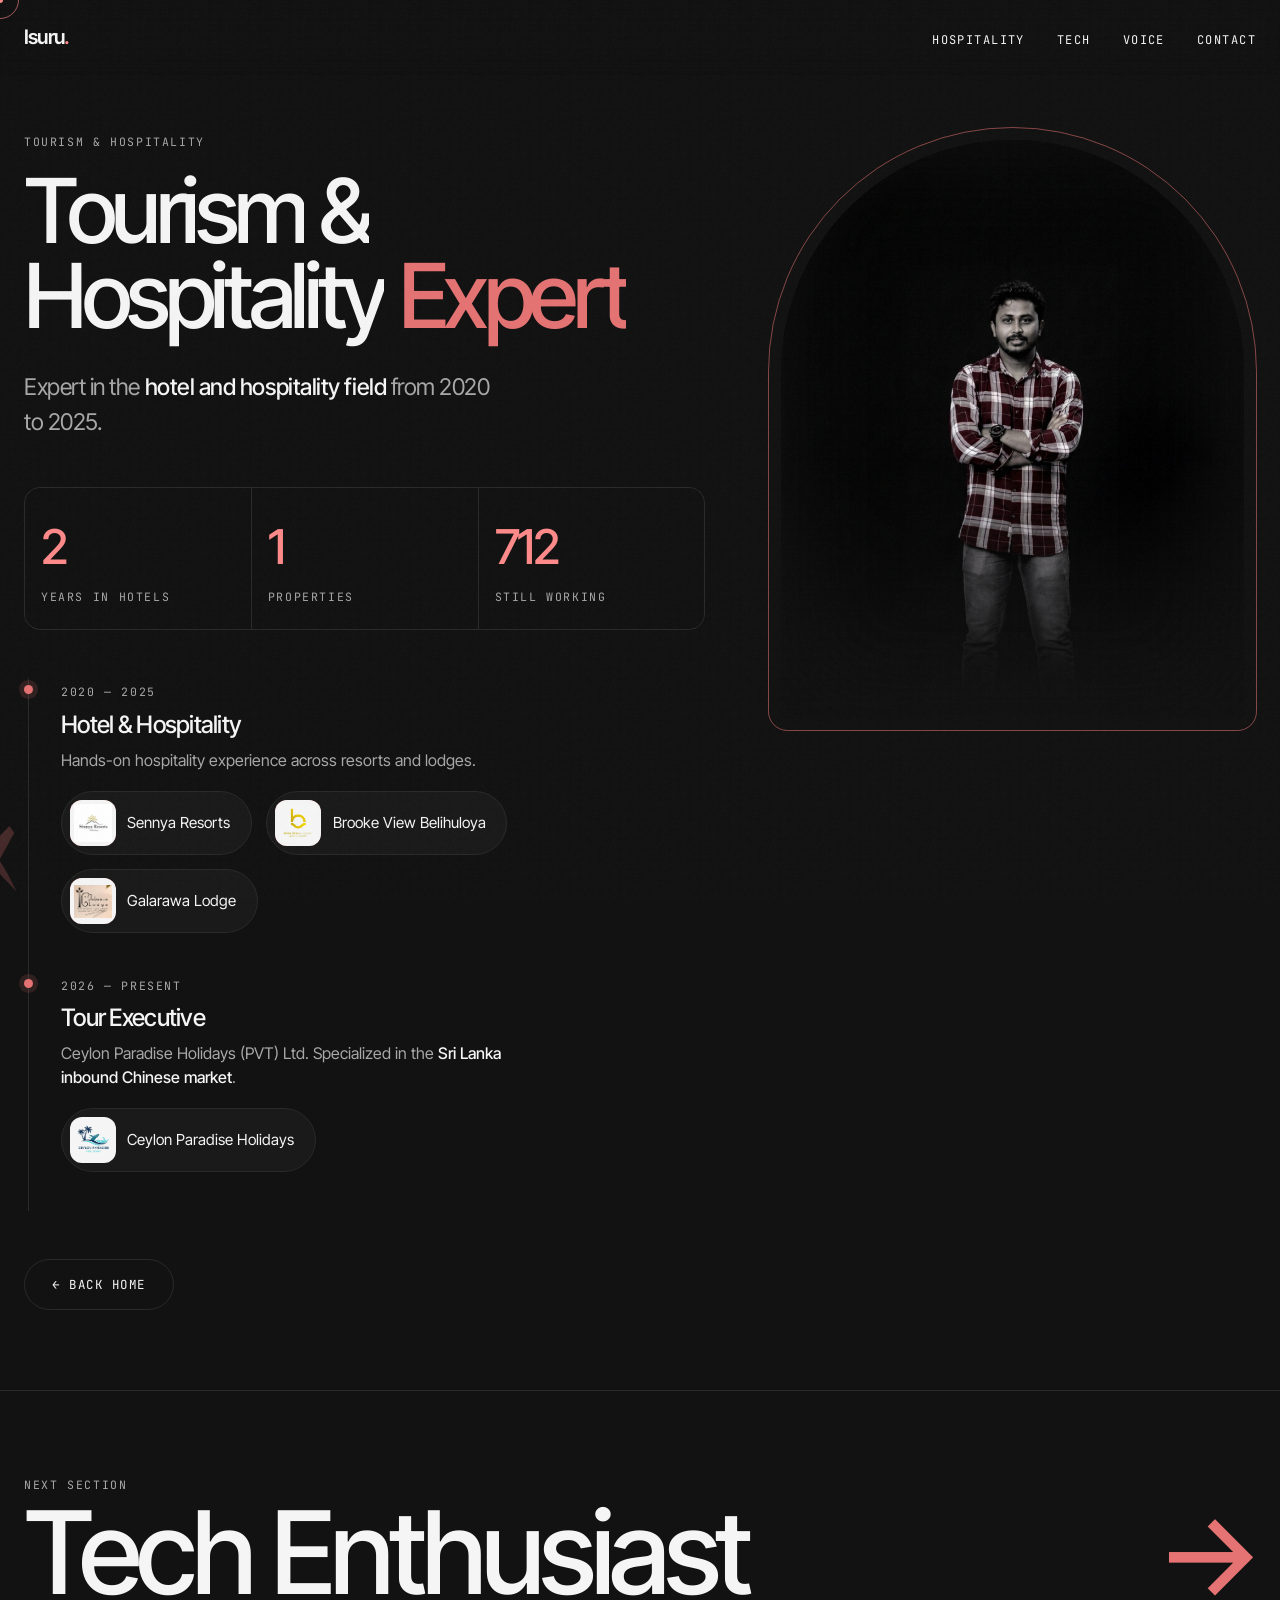
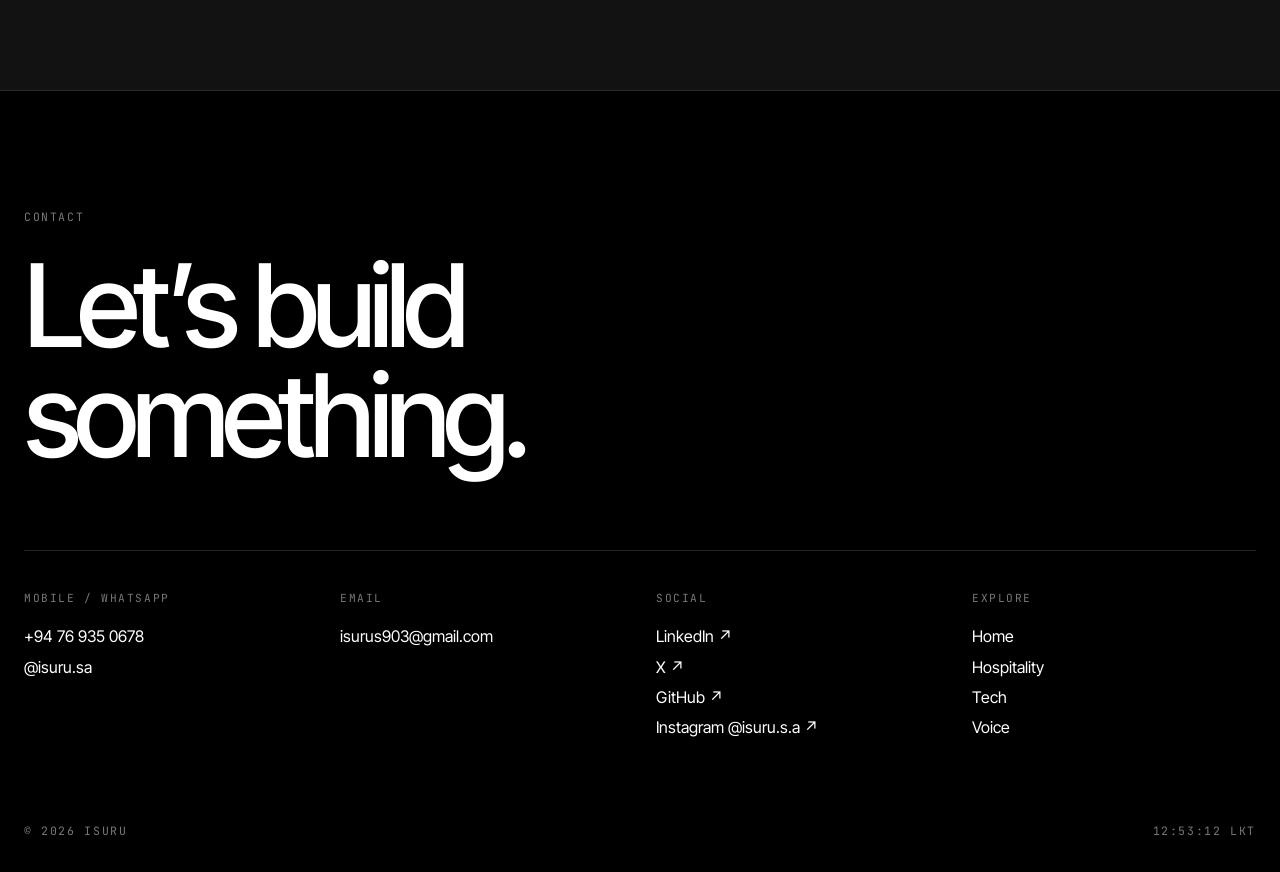
==== hospitality.html @ c5e82e77 "Upload V3 website files" ====
<!doctype html><html lang="en"><head><meta charset="utf-8"><meta name="viewport" content="width=device-width,initial-scale=1">
<title>Isuru — Tourism & Hospitality</title><meta name="description" content="Expert in the <b>hotel and hospitality field</b> from 2020 to 2025."><meta name="theme-color" content="#121212">
<link rel="icon" href="img/logo-icon.png"><link rel="preconnect" href="https://fonts.googleapis.com"><link rel="preconnect" href="https://fonts.gstatic.com" crossorigin>
<link href="https://fonts.googleapis.com/css2?family=Inter+Tight:wght@400;500;600&family=JetBrains+Mono:wght@400;500&display=swap" rel="stylesheet">
<link rel="stylesheet" href="css/style.css"></head><body>
<div id="bar"></div><div class="cur"></div><div class="ring"><small></small></div>
<div id="curtain"><div><b>Isuru<span style="color:var(--red)">.</span></b><i></i></div></div>
<nav class="top"><div class="wrap"><a href="index.html" class="brand-n">Isuru<em>.</em></a><ul>
<li><a class="l" href="hospitality.html">Hospitality</a></li><li><a class="l" href="tech.html">Tech</a></li><li><a class="l" href="voice.html">Voice</a></li><li><a class="l" href="#contact">Contact</a></li></ul></div></nav>
<main>
<section class="subwrap"><canvas class="live sublive" data-live="plane" data-ink="#E57373"></canvas><div class="wrap sub flip"><div class="cover rv hospitality"><img src="img/isa1.jpg" alt="Tourism & Hospitality" style="object-position:50% 20%"></div>
<div><span class="mono rv">Tourism & Hospitality</span><h1 data-split class="auto">Tourism &amp; Hospitality <em>Expert</em></h1><p class="lead rv" style="--d:.3s">Expert in the <b>hotel and hospitality field</b> from 2020 to 2025.</p><div class="stats rv"><div><strong><span data-count="5">0</span></strong><span class="mono">Years in hotels</span></div><div><strong><span data-count="3">0</span></strong><span class="mono">Properties</span></div><div><strong><span data-count="2026">0</span></strong><span class="mono">Still working</span></div></div>
<ul class="tl"><li class="rv"><span class="mono">2020 — 2025</span><h3>Hotel &amp; Hospitality</h3><p>Hands-on hospitality experience across resorts and lodges.</p>
<div class="brands"><span class="b" data-cur=""><span class="lg"><i>SR</i><img src="img/logos/sennya.png" alt="Sennya Resorts logo" onerror="this.remove()"></span>Sennya Resorts</span><span class="b" data-cur=""><span class="lg"><i>BV</i><img src="img/logos/brookeview.png" alt="Brooke View Belihuloya logo" onerror="this.remove()"></span>Brooke View Belihuloya</span><span class="b" data-cur=""><span class="lg"><i>GL</i><img src="img/logos/galarawa.png" alt="Galarawa Lodge logo" onerror="this.remove()"></span>Galarawa Lodge</span></div></li>
<li class="rv"><span class="mono">2026 — Present</span><h3>Tour Executive</h3><p>Ceylon Paradise Holidays (PVT) Ltd. Specialized in the <b style="color:var(--tx);font-weight:500">Sri Lanka inbound Chinese market</b>.</p>
<div class="brands"><span class="b" data-cur=""><span class="lg"><i>CP</i><img src="img/logos/ceylon-paradise.png" alt="Ceylon Paradise Holidays logo" onerror="this.remove()"></span>Ceylon Paradise Holidays</span></div></li></ul>
<a class="btn rv" href="index.html" data-cur="">← Back home</a></div></div></section>
<a class="next" href="tech.html" data-cur="NEXT"><div class="wrap"><span class="mono">Next section</span><div class="h2"><b style="font-weight:500">Tech Enthusiast</b><span>→</span></div></div></a></main><footer id="contact"><div class="wrap">
<span class="mono" style="color:#777">Contact</span>
<a class="big" href="mailto:isurus903@gmail.com" data-cur="MAIL">Let’s build<br>something.</a>
<div class="fg">
<div><h4>Mobile / WhatsApp</h4><a href="https://wa.me/94769350678" target="_blank" rel="noopener">+94 76 935 0678</a><a href="https://wa.me/94769350678" target="_blank" rel="noopener">@isuru.sa</a></div>
<div><h4>Email</h4><a href="mailto:isurus903@gmail.com">isurus903@gmail.com</a></div>
<div><h4>Social</h4><a href="https://www.linkedin.com/in/isuru-aththanayake-7a70ab220/" target="_blank" rel="noopener">LinkedIn ↗</a><a href="https://x.com/isuru_99" target="_blank" rel="noopener">X ↗</a><a href="https://github.com/isuru963" target="_blank" rel="noopener">GitHub ↗</a><a href="https://instagram.com/isuru.s.a" target="_blank" rel="noopener">Instagram @isuru.s.a ↗</a></div>
<div><h4>Explore</h4><a href="index.html">Home</a><a href="hospitality.html">Hospitality</a><a href="tech.html">Tech</a><a href="voice.html">Voice</a></div></div>
<div class="legal mono"><span>© 2026 Isuru</span><span id="clock">Sri Lanka</span></div></div></footer>
<script src="js/main.js"></script></body></html>
---- css/style.css ----
:root{--bg:#121212;--bg2:#1A1A1A;--red:#E57373;--coral:#FF8A8A;--tx:#F5F5F5;--mute:#A8A8A8;--line:#2A2A2A;--ease:cubic-bezier(.7,0,.2,1);--f:'Inter Tight','Helvetica Neue',Arial,sans-serif;--m:'JetBrains Mono',ui-monospace,Menlo,monospace}
*{box-sizing:border-box;margin:0;padding:0}
html{scroll-behavior:smooth;-webkit-text-size-adjust:100%}
body{background:var(--bg);color:var(--tx);font-family:var(--f);font-weight:400;line-height:1.5;overflow-x:hidden;-webkit-font-smoothing:antialiased}
a{color:inherit;text-decoration:none}img{display:block;max-width:100%}
::selection{background:var(--red);color:#000}
.mono{font-family:var(--m);font-size:.72rem;letter-spacing:.14em;text-transform:uppercase;color:var(--mute)}
.wrap{width:min(1240px,100% - 3rem);margin-inline:auto}
body::before{content:"";position:fixed;inset:0;z-index:90;pointer-events:none;opacity:.05;background-image:url("data:image/svg+xml,%3Csvg xmlns='http://www.w3.org/2000/svg' width='160' height='160'%3E%3Cfilter id='n'%3E%3CfeTurbulence baseFrequency='.9' numOctaves='2'/%3E%3C/filter%3E%3Crect width='100%25' height='100%25' filter='url(%23n)'/%3E%3C/svg%3E")}
#bar{position:fixed;top:0;left:0;height:2px;width:100%;background:linear-gradient(90deg,var(--red),var(--coral));transform-origin:0 50%;transform:scaleX(0);z-index:100}
.cur,.ring{position:fixed;top:0;left:0;pointer-events:none;z-index:120;border-radius:50%;display:none}
@media(pointer:fine){.cur,.ring{display:block}body,a,button{cursor:none}}
.cur{width:6px;height:6px;background:var(--coral);margin:-3px 0 0 -3px}
.ring{width:38px;height:38px;margin:-19px 0 0 -19px;border:1px solid rgba(255,138,138,.6);transition:width .3s var(--ease),height .3s var(--ease),margin .3s var(--ease),background .3s}
.ring.big{width:84px;height:84px;margin:-42px 0 0 -42px;background:rgba(229,115,115,.14)}
.ring small{position:absolute;inset:0;display:grid;place-items:center;font:500 .6rem var(--m);letter-spacing:.14em;color:var(--tx);opacity:0;transition:.3s}
.ring.big small{opacity:1}
#curtain{position:fixed;inset:0;background:#0b0b0b;z-index:110;display:grid;place-items:center;transform:translateY(0);transition:transform .9s var(--ease)}
#curtain.out{transform:translateY(-100%)}
#curtain b{font:500 clamp(3rem,10vw,7rem)/1 var(--f);letter-spacing:-.05em;color:var(--tx);display:block}
#curtain i{display:block;height:1px;background:var(--red);width:0;margin-top:1rem;transition:width 1s var(--ease)}
#curtain.go i{width:100%}
nav.top{position:fixed;inset:0 0 auto 0;z-index:60;padding:1.4rem 0;mix-blend-mode:difference}
nav.top .wrap{display:flex;justify-content:space-between;align-items:center}
.brand-n{font-weight:600;font-size:1.25rem;letter-spacing:-.04em}.brand-n em{color:var(--coral);font-style:normal}
nav ul{display:flex;gap:2rem;list-style:none}
nav a.l{font:.75rem var(--m);letter-spacing:.12em;text-transform:uppercase;position:relative;padding:.3rem 0}
nav a.l::after{content:"";position:absolute;left:0;bottom:0;height:1px;width:100%;background:currentColor;transform:scaleX(0);transform-origin:right;transition:transform .5s var(--ease)}
nav a.l:hover::after{transform:scaleX(1);transform-origin:left}
@media(max-width:720px){nav ul li:not(:last-child){display:none}}
.w{display:inline-block;overflow:hidden;vertical-align:top;padding-bottom:.12em;margin-bottom:-.12em}
.w>span{display:inline-block;transform:translateY(110%);transition:transform 1.1s var(--ease);transition-delay:calc(var(--i)*60ms + var(--base,0ms))}
.on .w>span,.w.on>span{transform:none}
.rv{opacity:0;transform:translateY(36px);transition:opacity 1s var(--ease),transform 1s var(--ease);transition-delay:var(--d,0s)}
.rv.on{opacity:1;transform:none}
.hero{min-height:100svh;padding-top:7rem;text-align:center;position:relative;overflow:hidden;display:flex;flex-direction:column;align-items:center}
.hero::before{content:"";position:absolute;width:80vmin;height:80vmin;left:50%;top:48%;transform:translate(-50%,-10%);background:radial-gradient(circle,rgba(229,115,115,.28),transparent 65%);filter:blur(30px);animation:pulse 7s ease-in-out infinite}
@keyframes pulse{50%{opacity:.55;transform:translate(-50%,-10%) scale(1.15)}}
.hero h1{font-weight:600;font-size:clamp(5.5rem,22vw,17rem);letter-spacing:-.07em;line-height:.85;position:relative;z-index:2}
.hero h1 .dot{color:var(--red)}
.icon{width:clamp(72px,9vw,108px);aspect-ratio:1;border-radius:50%;margin:1.6rem auto 0;position:relative;z-index:3;box-shadow:0 0 0 1px var(--line),0 0 60px rgba(229,115,115,.35);animation:spin 40s linear infinite paused}
.icon:hover{animation-play-state:running}
@keyframes spin{to{transform:rotate(360deg)}}
.tag{margin-top:1rem;position:relative;z-index:3}
.portrait{position:relative;z-index:1;width:min(560px,92vw);margin-top:-1rem;-webkit-mask-image:linear-gradient(#000 70%,transparent);mask-image:linear-gradient(#000 70%,transparent)}
.portrait img{width:100%;will-change:transform}
.scroll{position:absolute;bottom:1.5rem;left:1.5rem;z-index:4;writing-mode:vertical-rl}
.scroll::after{content:"";display:inline-block;width:1px;height:48px;background:var(--red);margin-top:.7rem;animation:drip 2s ease-in-out infinite}
@keyframes drip{0%{transform:scaleY(0);transform-origin:top}50%{transform:scaleY(1);transform-origin:top}51%{transform-origin:bottom}100%{transform:scaleY(0);transform-origin:bottom}}
.marq{border-block:1px solid var(--line);overflow:hidden;padding:1.1rem 0;background:var(--bg2)}
.marq div{display:flex;gap:3rem;width:max-content;animation:mq 30s linear infinite;font-size:clamp(1.5rem,3.5vw,2.6rem);letter-spacing:-.03em;font-weight:500}
.marq span:nth-child(even){color:var(--red)}
.marq:hover div{animation-play-state:paused}
@keyframes mq{to{transform:translateX(-50%)}}
.sec{padding:8rem 0 6rem}
.sec-h{display:flex;justify-content:space-between;align-items:end;margin-bottom:3rem;gap:2rem;flex-wrap:wrap}
.h2{font-size:clamp(2.2rem,5.5vw,4.6rem);font-weight:500;letter-spacing:-.05em;line-height:1}
.cards{display:grid;grid-template-columns:repeat(3,1fr);gap:1.2rem;perspective:1200px}
@media(max-width:900px){.cards{grid-template-columns:1fr}}
.card{position:relative;display:block;aspect-ratio:3/4.2;border-radius:22px;overflow:hidden;background:var(--bg2);border:1px solid var(--line);transform-style:preserve-3d;transition:transform .25s ease-out,border-color .4s}
@media(max-width:900px){.card{aspect-ratio:4/5}}
.card:hover{border-color:var(--red)}
.card img{position:absolute;inset:0;width:100%;height:100%;object-fit:cover;transition:transform 1.4s var(--ease),filter .6s;filter:grayscale(.35) brightness(.8)}
.card:hover img{transform:scale(1.08);filter:none}
.card::after{content:"";position:absolute;inset:0;background:linear-gradient(transparent 35%,rgba(10,10,10,.92)),radial-gradient(400px circle at var(--mx,50%) var(--my,50%),rgba(255,138,138,.22),transparent 60%)}
.card .in{position:absolute;inset:auto 0 0 0;padding:1.6rem;z-index:2;transform:translateZ(50px)}
.card .n{position:absolute;top:1.4rem;left:1.6rem;z-index:2}
.card h3{font-size:clamp(1.6rem,2.6vw,2.2rem);letter-spacing:-.04em;font-weight:500;line-height:1.05;margin:.5rem 0 1rem}
.arrow{display:inline-grid;place-items:center;width:46px;height:46px;border-radius:50%;border:1px solid rgba(255,255,255,.35);transition:.5s var(--ease)}
.card:hover .arrow{background:var(--red);border-color:var(--red);transform:rotate(-45deg)}
.arrow svg{width:16px}
.about{display:grid;grid-template-columns:1fr 2fr;gap:3rem;padding:2rem 0 8rem}
@media(max-width:800px){.about{grid-template-columns:1fr}}
.about p{font-size:clamp(1.4rem,2.8vw,2.3rem);line-height:1.25;letter-spacing:-.03em;color:var(--mute)}
.about p b{color:var(--tx);font-weight:500}
.sub{display:grid;grid-template-columns:5fr 7fr;gap:4rem;padding:8rem 0 5rem;align-items:start}
@media(max-width:900px){.sub{grid-template-columns:1fr;gap:2rem}}
.cover{position:sticky;top:5.5rem;border-radius:24px;overflow:hidden;border:1px solid var(--line);aspect-ratio:4/5;background:var(--bg2)}
@media(max-width:900px){.cover{position:relative;top:0}}
.cover img{width:100%;height:118%;object-fit:cover;will-change:transform}
.cover::after{content:"";position:absolute;inset:0;background:linear-gradient(transparent 60%,rgba(18,18,18,.6));pointer-events:none}
.sub h1{font-size:clamp(2.8rem,7vw,6rem);font-weight:500;letter-spacing:-.06em;line-height:.95;margin:1rem 0 2rem}
.sub h1 em{font-style:normal;color:var(--red)}
.lead{font-size:clamp(1.15rem,1.8vw,1.5rem);color:var(--mute);max-width:36ch;letter-spacing:-.02em}
.lead b{color:var(--tx);font-weight:500}
.stats{display:grid;grid-template-columns:repeat(3,1fr);gap:1px;background:var(--line);border:1px solid var(--line);border-radius:16px;overflow:hidden;margin:3rem 0}
.stats div{background:var(--bg);padding:1.4rem 1rem}
.stats strong{display:block;font-size:clamp(1.8rem,4vw,3rem);letter-spacing:-.05em;font-weight:500;color:var(--coral)}
.tl{list-style:none;border-left:1px solid var(--line);margin:1rem 0 3rem 4px}
.tl li{position:relative;padding:0 0 2.4rem 2rem}
.tl li::before{content:"";position:absolute;left:-5px;top:.45rem;width:9px;height:9px;border-radius:50%;background:var(--red);box-shadow:0 0 0 5px rgba(229,115,115,.15)}
.tl h3{font-weight:500;font-size:1.5rem;letter-spacing:-.03em;margin:.3rem 0}
.tl p{color:var(--mute);max-width:52ch}
.brands{display:flex;flex-wrap:wrap;gap:.8rem;margin-top:1.2rem}
.b{display:flex;align-items:center;gap:.7rem;padding:.6rem 1.1rem .6rem .6rem;border:1px solid var(--line);border-radius:99px;background:var(--bg2);font-size:.95rem;transition:.4s var(--ease)}
.b:hover{border-color:var(--red);transform:translateY(-3px)}
.b i{font-style:normal;width:34px;height:34px;border-radius:50%;display:grid;place-items:center;background:linear-gradient(135deg,var(--red),#7a3535);color:#fff;font:600 .7rem var(--m)}
.b img{width:34px;height:34px;border-radius:50%;object-fit:cover}
.grid3{display:grid;grid-template-columns:repeat(3,1fr);gap:1rem;margin:2rem 0}
@media(max-width:600px){.grid3,.stats{grid-template-columns:1fr}}
.tile{padding:1.6rem;border:1px solid var(--line);border-radius:18px;background:var(--bg2);position:relative;overflow:hidden;transition:.5s var(--ease)}
.tile:hover{transform:translateY(-6px);border-color:var(--red)}
.tile h3{font-weight:500;letter-spacing:-.03em;font-size:1.35rem;margin:.6rem 0}
.tile p{color:var(--mute);font-size:.95rem}
.wave{display:flex;gap:4px;align-items:center;height:60px;margin:2rem 0}
.wave i{flex:1;background:var(--red);border-radius:3px;height:20%;animation:wv 1.2s ease-in-out infinite;animation-delay:calc(var(--k)*70ms);opacity:.85}
@keyframes wv{50%{height:100%;background:var(--coral)}}
.btn{display:inline-flex;align-items:center;gap:.7rem;padding:1rem 1.7rem;border:1px solid var(--line);border-radius:99px;font:.78rem var(--m);letter-spacing:.12em;text-transform:uppercase;transition:.4s var(--ease);will-change:transform}
.btn:hover{background:var(--red);border-color:var(--red);color:#000}
.next{display:block;border-block:1px solid var(--line);padding:5rem 0;transition:background .5s}
.next:hover{background:var(--bg2)}
.next .h2{font-size:clamp(2.6rem,9vw,8rem);display:flex;justify-content:space-between;align-items:center;gap:1rem}
.next .h2 span{color:var(--red);transition:transform .6s var(--ease)}
.next:hover .h2 span{transform:translateX(1.2rem)}
footer{background:#000;color:#fff;padding:7rem 0 2rem}
footer .big{display:block;font-size:clamp(2.6rem,9vw,8.5rem);letter-spacing:-.06em;line-height:.95;font-weight:500;margin:1.5rem 0 5rem;word-break:break-word}
footer .big:hover{color:var(--coral)}
.fg{display:grid;grid-template-columns:repeat(4,1fr);gap:2rem;border-top:1px solid #222;padding-top:2.5rem}
@media(max-width:800px){.fg{grid-template-columns:1fr 1fr}}
.fg h4{font:.7rem var(--m);letter-spacing:.14em;text-transform:uppercase;color:#777;margin-bottom:1rem;font-weight:400}
.fg a{display:block;padding:.2rem 0;width:fit-content;transition:color .3s,transform .4s var(--ease)}
.fg a:hover{color:var(--coral);transform:translateX(6px)}
.legal{display:flex;justify-content:space-between;flex-wrap:wrap;gap:1rem;margin-top:5rem;color:#777}
@media(prefers-reduced-motion:reduce){*{animation:none!important;transition-duration:.01s!important}}
/* v2 — dot, hero row, shapes, logos */
.dotc{display:inline-block;width:.16em;height:.16em;border-radius:50%;background:var(--red);margin-left:.05em;transform:scale(0);transition:transform 1s var(--ease) .6s}
.on .dotc{transform:none}
.hero h1{overflow:visible;padding-inline:.05em}
.hero-row{width:min(1240px,100% - 3rem);display:grid;grid-template-columns:1fr 1fr;align-items:end;gap:3rem;position:relative;z-index:2;margin-top:-1rem;text-align:left}
@media(max-width:850px){.hero-row{grid-template-columns:1fr;gap:1rem}}
.hero-row .portrait{width:100%;max-width:520px;margin:0;justify-self:center;-webkit-mask-image:linear-gradient(#000 82%,transparent);mask-image:linear-gradient(#000 82%,transparent)}
.portrait::before{content:"";position:absolute;inset:8% 6% 0;border:1px solid rgba(229,115,115,.45);border-radius:999px 999px 0 0;z-index:-1}
.portrait::after{content:"ISURU";position:absolute;left:-4%;bottom:14%;font:600 clamp(3rem,8vw,7rem)/1 var(--f);letter-spacing:-.06em;color:transparent;-webkit-text-stroke:1px rgba(245,245,245,.14);writing-mode:vertical-rl;transform:rotate(180deg);z-index:-1}
.bio{padding-bottom:5rem}
.bio h2{font-weight:500;font-size:clamp(1.8rem,3.4vw,2.9rem);letter-spacing:-.045em;line-height:1.08;color:var(--tx);margin:1rem 0 1.4rem}
.bio h2 em,.bio p b{font-style:normal;color:var(--coral);font-weight:500}
.bio p{color:var(--tx);opacity:.88;font-size:1.05rem;max-width:46ch;margin-bottom:1rem}
.chips{display:flex;gap:.6rem;flex-wrap:wrap;margin:1.6rem 0 2rem}
.chips span{padding:.45rem 1rem;border:1px solid var(--red);color:var(--red);border-radius:99px;font:.72rem var(--m);letter-spacing:.12em;text-transform:uppercase}
/* card shapes blended into black */
.card::before{content:"";position:absolute;inset:0;z-index:1;pointer-events:none;box-shadow:inset 0 0 90px 16px rgba(10,10,10,.85)}
.card:nth-child(1){border-radius:999px 999px 26px 26px}
.card:nth-child(2){border-radius:26px 190px 26px 26px;margin-top:3.5rem}
.card:nth-child(3){border-radius:190px 26px 26px 26px}
@media(max-width:900px){.card:nth-child(2){margin-top:0}}
.card:nth-child(1) .n{left:50%;transform:translateX(-50%);top:2.4rem}
.card:nth-child(3) .n{left:auto;right:1.8rem}
.card:nth-child(1) .in{text-align:center}.card:nth-child(1) .arrow{margin-inline:auto}
/* cover shapes */
.cover{border:0;outline:1px solid rgba(229,115,115,.55);outline-offset:12px;margin:12px}
.cover::after{background:linear-gradient(transparent 55%,#121212),radial-gradient(circle at 50% 40%,transparent 45%,rgba(18,18,18,.75));box-shadow:inset 0 0 90px 18px rgba(18,18,18,.9)}
.cover.hospitality{border-radius:999px 999px 28px 28px}
.cover.tech{border-radius:28px 220px 28px 28px}
.cover.voice{border-radius:220px 28px 220px 28px}
/* logos */
.brands{gap:.9rem}
.b{padding:.5rem 1.3rem .5rem .5rem}
.lg{position:relative;width:46px;height:46px;border-radius:12px;overflow:hidden;flex:none;display:block}
.lg i{position:absolute;inset:0;display:grid;place-items:center;background:linear-gradient(135deg,var(--red),#7a3535);color:#fff;font:600 .72rem var(--m);font-style:normal;border-radius:0;width:auto;height:auto}
.lg img{position:absolute;inset:0;width:100%;height:100%;object-fit:contain;background:#F5F5F5;padding:4px;border-radius:0}
.hero-row{align-items:center}.bio{padding-bottom:0}
@media(max-width:850px){.bio{padding-bottom:3rem}}
/* v3 — stack bands, live canvases */
nav.top{mix-blend-mode:normal;transition:color .4s;background:linear-gradient(rgba(18,18,18,.7),transparent);-webkit-backdrop-filter:blur(8px);backdrop-filter:blur(8px)}
nav.top.dk{color:#121212;background:none;-webkit-backdrop-filter:none;backdrop-filter:none}nav.top.dk .brand-n em{color:#121212}
.cur.dk{background:#121212}.ring.dk{border-color:#121212}.ring.dk.big{background:rgba(18,18,18,.12)}.ring.dk small{color:#121212}
.hero-row{margin-top:2rem}
.live{position:absolute;inset:0;width:100%;height:100%;z-index:1;pointer-events:none}
.stack{position:relative}
.band{position:sticky;top:0;display:block;height:100svh;overflow:hidden;border-radius:38px 38px 0 0;transform-origin:50% 0;will-change:transform,filter;margin-top:-1px}
.band.red{background:var(--red);color:#121212}.band.blk{background:#121212;color:var(--tx);border-top:1px solid var(--line)}.band.cor{background:var(--coral);color:#121212}
.bin{position:relative;z-index:2;width:min(1240px,100% - 3rem);height:100%;margin:0 auto;display:grid;grid-template-columns:1.05fr .95fr;align-items:center;gap:4rem}
.band.l .bin{grid-template-columns:.95fr 1.05fr}.band.l .fig{order:-1}
.band .mono{color:inherit;opacity:.7}
.band h2{font-size:clamp(2.8rem,6.4vw,6rem);font-weight:500;letter-spacing:-.06em;line-height:.95;margin:1.2rem 0 1.6rem}
.band.blk h2{color:var(--coral)}
.band p{max-width:38ch;font-size:clamp(1.05rem,1.5vw,1.3rem);letter-spacing:-.015em;line-height:1.45;opacity:.88}
.go{display:inline-flex;align-items:center;gap:1rem;margin-top:2.2rem;font:.78rem var(--m);letter-spacing:.14em;text-transform:uppercase}
.band .arrow{width:64px;height:64px;border-color:currentColor}.band .arrow svg{width:20px;transition:color .4s}
.band:hover .arrow{background:currentColor;transform:rotate(-45deg)}
.band.red:hover .arrow svg{color:var(--red)}.band.blk:hover .arrow svg{color:#121212}.band.cor:hover .arrow svg{color:var(--coral)}
.fig{justify-self:center;height:min(76svh,660px);aspect-ratio:4/5;position:relative;overflow:hidden;outline:1px solid currentColor;outline-offset:14px}
.fig img{width:100%;height:100%;object-fit:cover;transition:transform 1.4s var(--ease)}
.band:hover .fig img{transform:scale(1.06)}
.fig::after{content:"";position:absolute;inset:0;box-shadow:inset 0 0 80px 14px rgba(10,10,10,.8);pointer-events:none}
.red .fig{border-radius:999px 999px 28px 28px}.blk .fig{border-radius:28px 220px 28px 28px}.cor .fig{border-radius:220px 28px 220px 28px}
.band .wave{position:absolute;left:0;right:0;bottom:5%;height:36%;margin:0;z-index:1;pointer-events:none}
.band .wave i,.wave i{transition:transform .25s ease-out}
.band .wave i{background:#121212;opacity:.2;animation-name:wv2}
@keyframes wv2{50%{height:100%}}
@media(max-width:900px){.band{position:relative;height:auto;padding:5rem 0;border-radius:28px 28px 0 0}.bin,.band.l .bin{grid-template-columns:1fr;gap:2.5rem}.band.l .fig{order:0}.fig{width:min(100%,360px);height:auto}}
/* sub pages */
.subwrap{position:relative;overflow:clip}.subwrap>.wrap{position:relative;z-index:2}
.sublive{opacity:.5;-webkit-mask-image:linear-gradient(#000 25%,transparent 95%);mask-image:linear-gradient(#000 25%,transparent 95%)}
.sub.flip{grid-template-columns:7fr 5fr}.sub.flip .cover{order:2}
@media(max-width:900px){.sub.flip{grid-template-columns:1fr}.sub.flip .cover{order:0}}
.flight{position:relative;height:46px;margin-top:1.2rem;border-bottom:1px dashed var(--line);overflow:hidden;max-width:560px}
.flight svg{position:absolute;bottom:-4px;left:0;width:34px;fill:var(--red);animation:fly 6s linear infinite}
@keyframes fly{from{transform:translateX(-50px) rotate(-6deg)}50%{transform:translate(240px,-12px) rotate(-14deg)}to{transform:translate(580px,0) rotate(-4deg)}}
#curtain{top:0;left:0;right:0;bottom:auto;height:100vh;height:100lvh}
#curtain.out{transform:translateY(-101%);visibility:hidden;transition:transform .9s var(--ease),visibility 0s .9s}
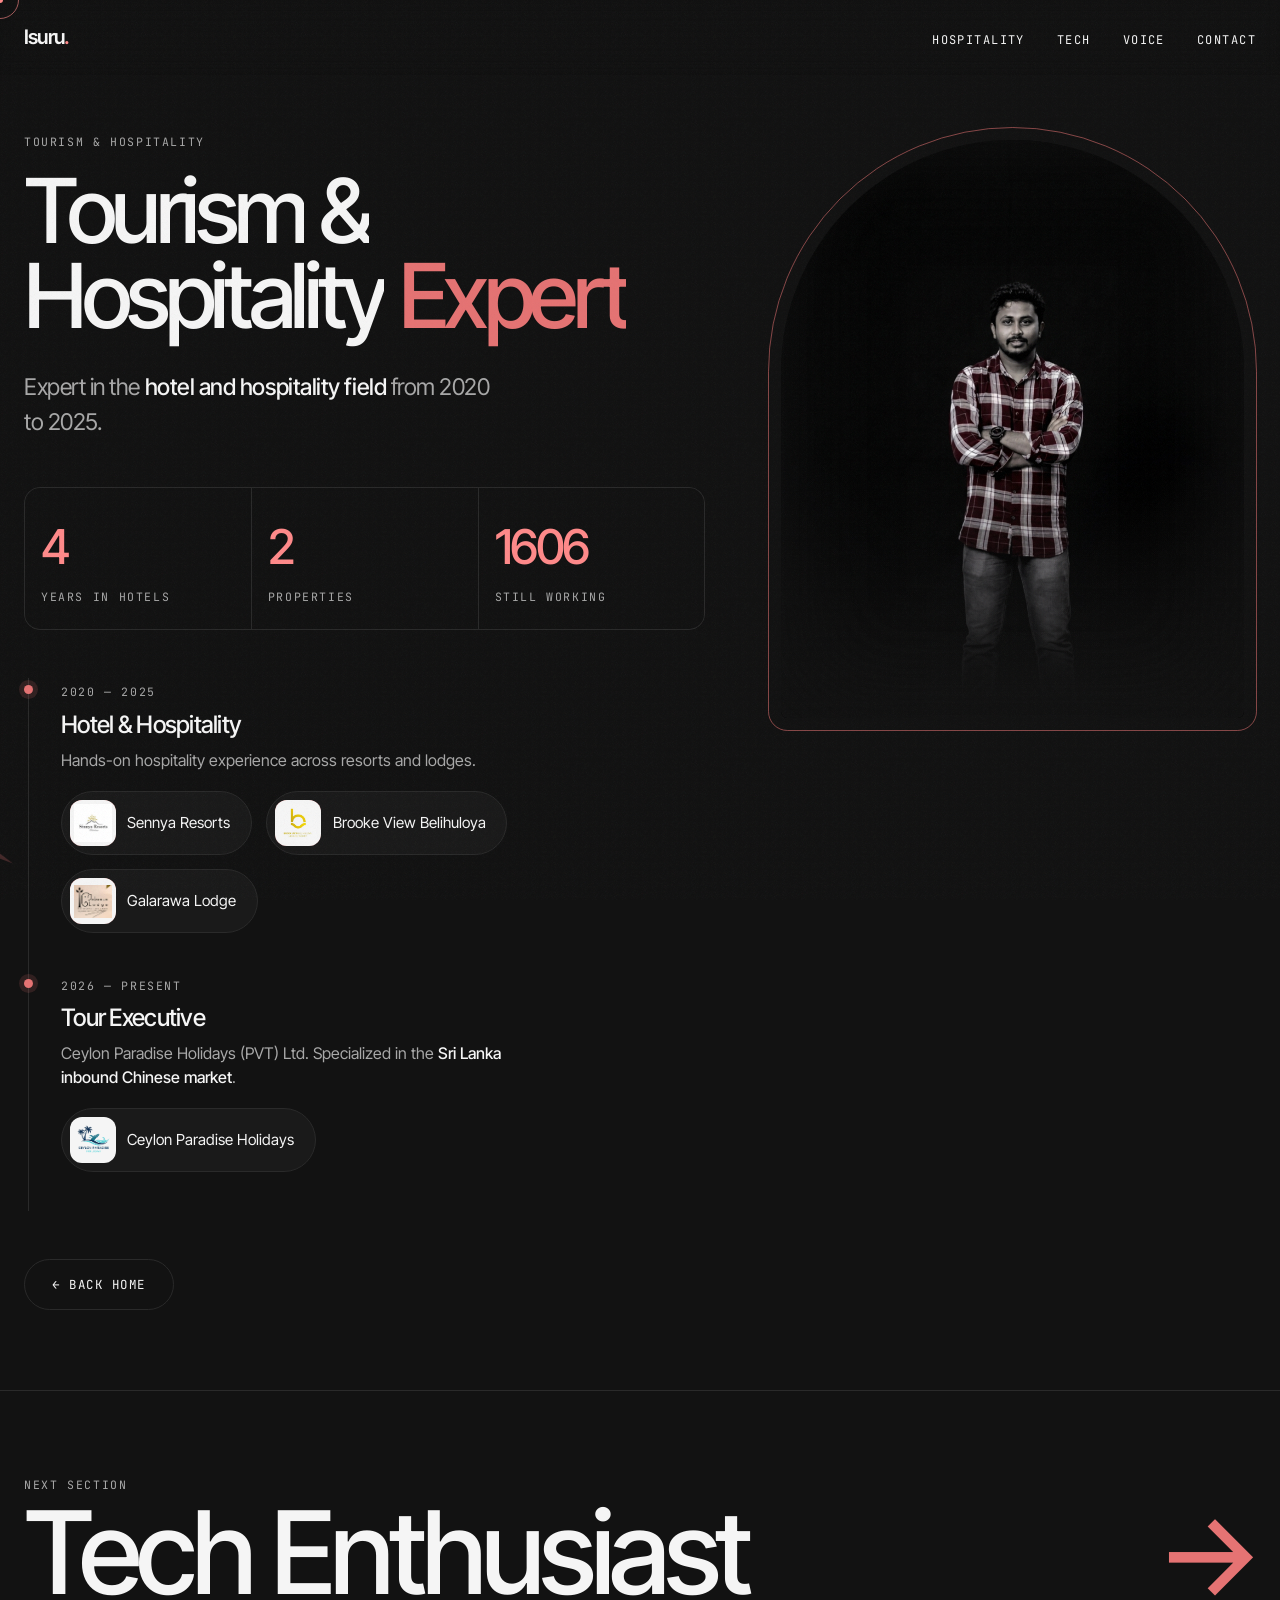
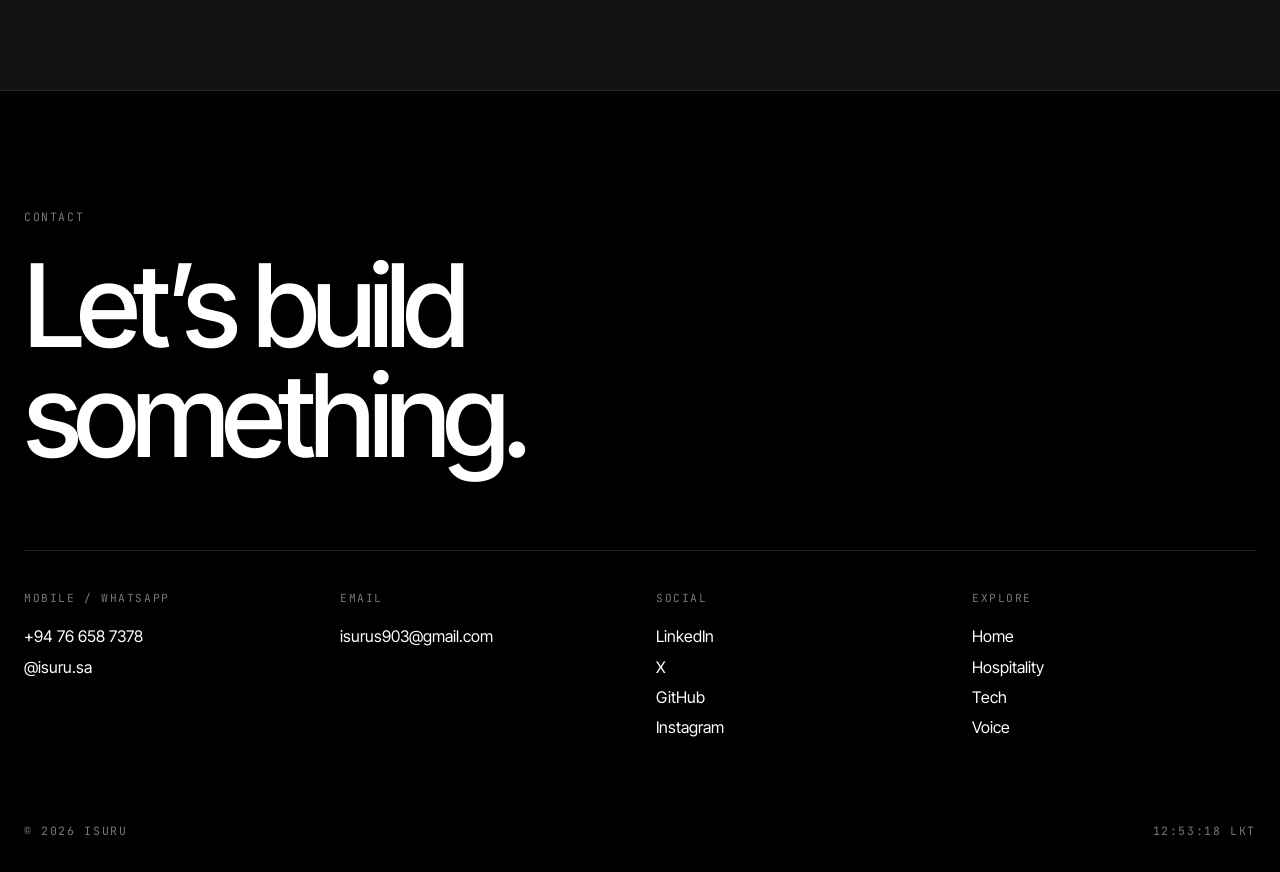
==== commit 9a6f41a7: "Update contact information and social links" ====
--- a/hospitality.html
+++ b/hospitality.html
@@ -19,9 +19,9 @@
 <span class="mono" style="color:#777">Contact</span>
 <a class="big" href="mailto:isurus903@gmail.com" data-cur="MAIL">Let’s build<br>something.</a>
 <div class="fg">
-<div><h4>Mobile / WhatsApp</h4><a href="https://wa.me/94769350678" target="_blank" rel="noopener">+94 76 935 0678</a><a href="https://wa.me/94769350678" target="_blank" rel="noopener">@isuru.sa</a></div>
+<div><h4>Mobile / WhatsApp</h4><a href="https://wa.me/94766587378" target="_blank" rel="noopener">+94 76 658 7378</a><a href="https://wa.me/94766587378" target="_blank" rel="noopener">@isuru.sa</a></div>
 <div><h4>Email</h4><a href="mailto:isurus903@gmail.com">isurus903@gmail.com</a></div>
-<div><h4>Social</h4><a href="https://www.linkedin.com/in/isuru-aththanayake-7a70ab220/" target="_blank" rel="noopener">LinkedIn ↗</a><a href="https://x.com/isuru_99" target="_blank" rel="noopener">X ↗</a><a href="https://github.com/isuru963" target="_blank" rel="noopener">GitHub ↗</a><a href="https://instagram.com/isuru.s.a" target="_blank" rel="noopener">Instagram @isuru.s.a ↗</a></div>
+<div><h4>Social</h4><a href="https://www.linkedin.com/in/isuru-aththanayake-7a70ab220/" target="_blank" rel="noopener">LinkedIn</a><a href="https://x.com/isuru_99" target="_blank" rel="noopener">X</a><a href="https://github.com/isuru963" target="_blank" rel="noopener">GitHub</a><a href="https://instagram.com/isuru.s.a" target="_blank" rel="noopener">Instagram </a></div>
 <div><h4>Explore</h4><a href="index.html">Home</a><a href="hospitality.html">Hospitality</a><a href="tech.html">Tech</a><a href="voice.html">Voice</a></div></div>
 <div class="legal mono"><span>© 2026 Isuru</span><span id="clock">Sri Lanka</span></div></div></footer>
-<script src="js/main.js"></script></body></html>+<script src="js/main.js"></script></body></html>
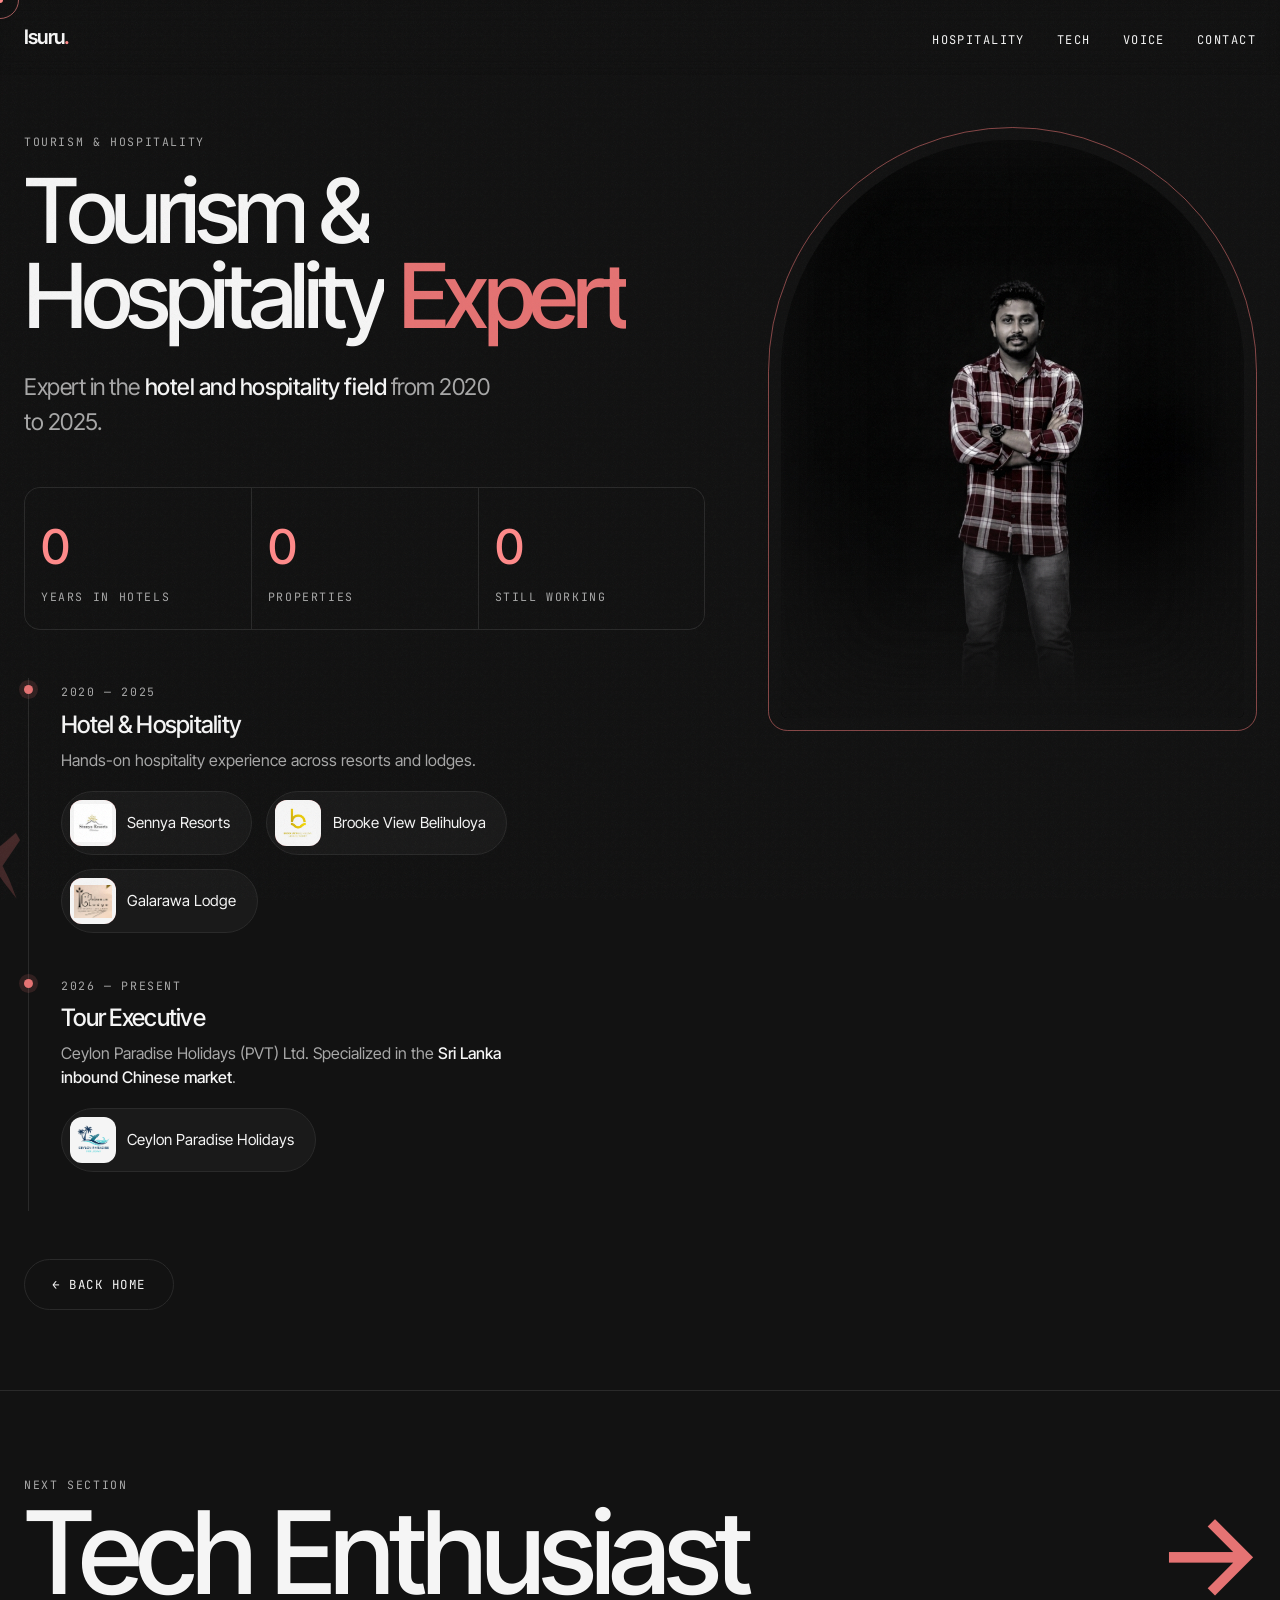
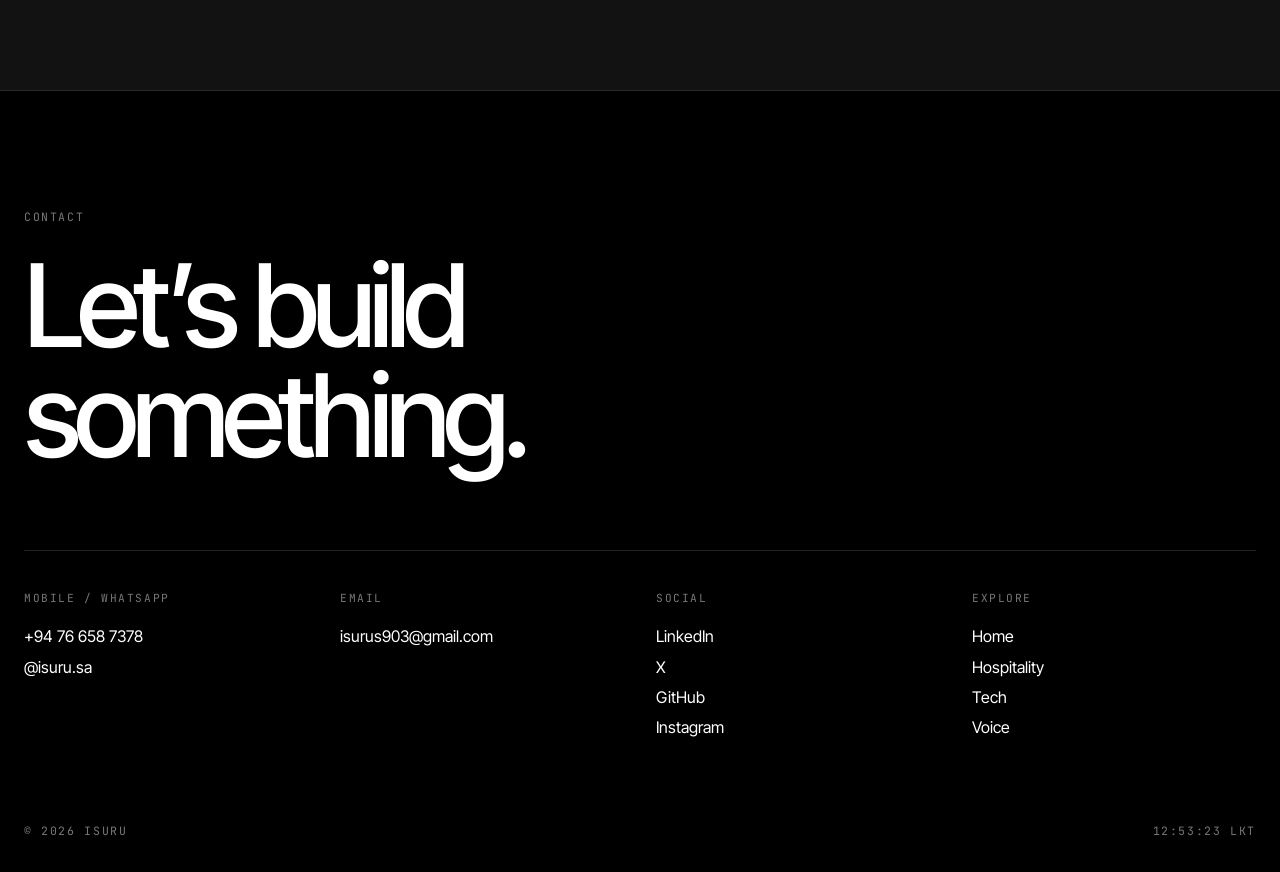
==== commit db70ced4: "Update title format in hospitality.html" ====
--- a/hospitality.html
+++ b/hospitality.html
@@ -1,5 +1,5 @@
 <!doctype html><html lang="en"><head><meta charset="utf-8"><meta name="viewport" content="width=device-width,initial-scale=1">
-<title>Isuru — Tourism & Hospitality</title><meta name="description" content="Expert in the <b>hotel and hospitality field</b> from 2020 to 2025."><meta name="theme-color" content="#121212">
+<title>Isuru | Tourism & Hospitality</title><meta name="description" content="Expert in the <b>hotel and hospitality field</b> from 2020 to 2025."><meta name="theme-color" content="#121212">
 <link rel="icon" href="img/logo-icon.png"><link rel="preconnect" href="https://fonts.googleapis.com"><link rel="preconnect" href="https://fonts.gstatic.com" crossorigin>
 <link href="https://fonts.googleapis.com/css2?family=Inter+Tight:wght@400;500;600&family=JetBrains+Mono:wght@400;500&display=swap" rel="stylesheet">
 <link rel="stylesheet" href="css/style.css"></head><body>
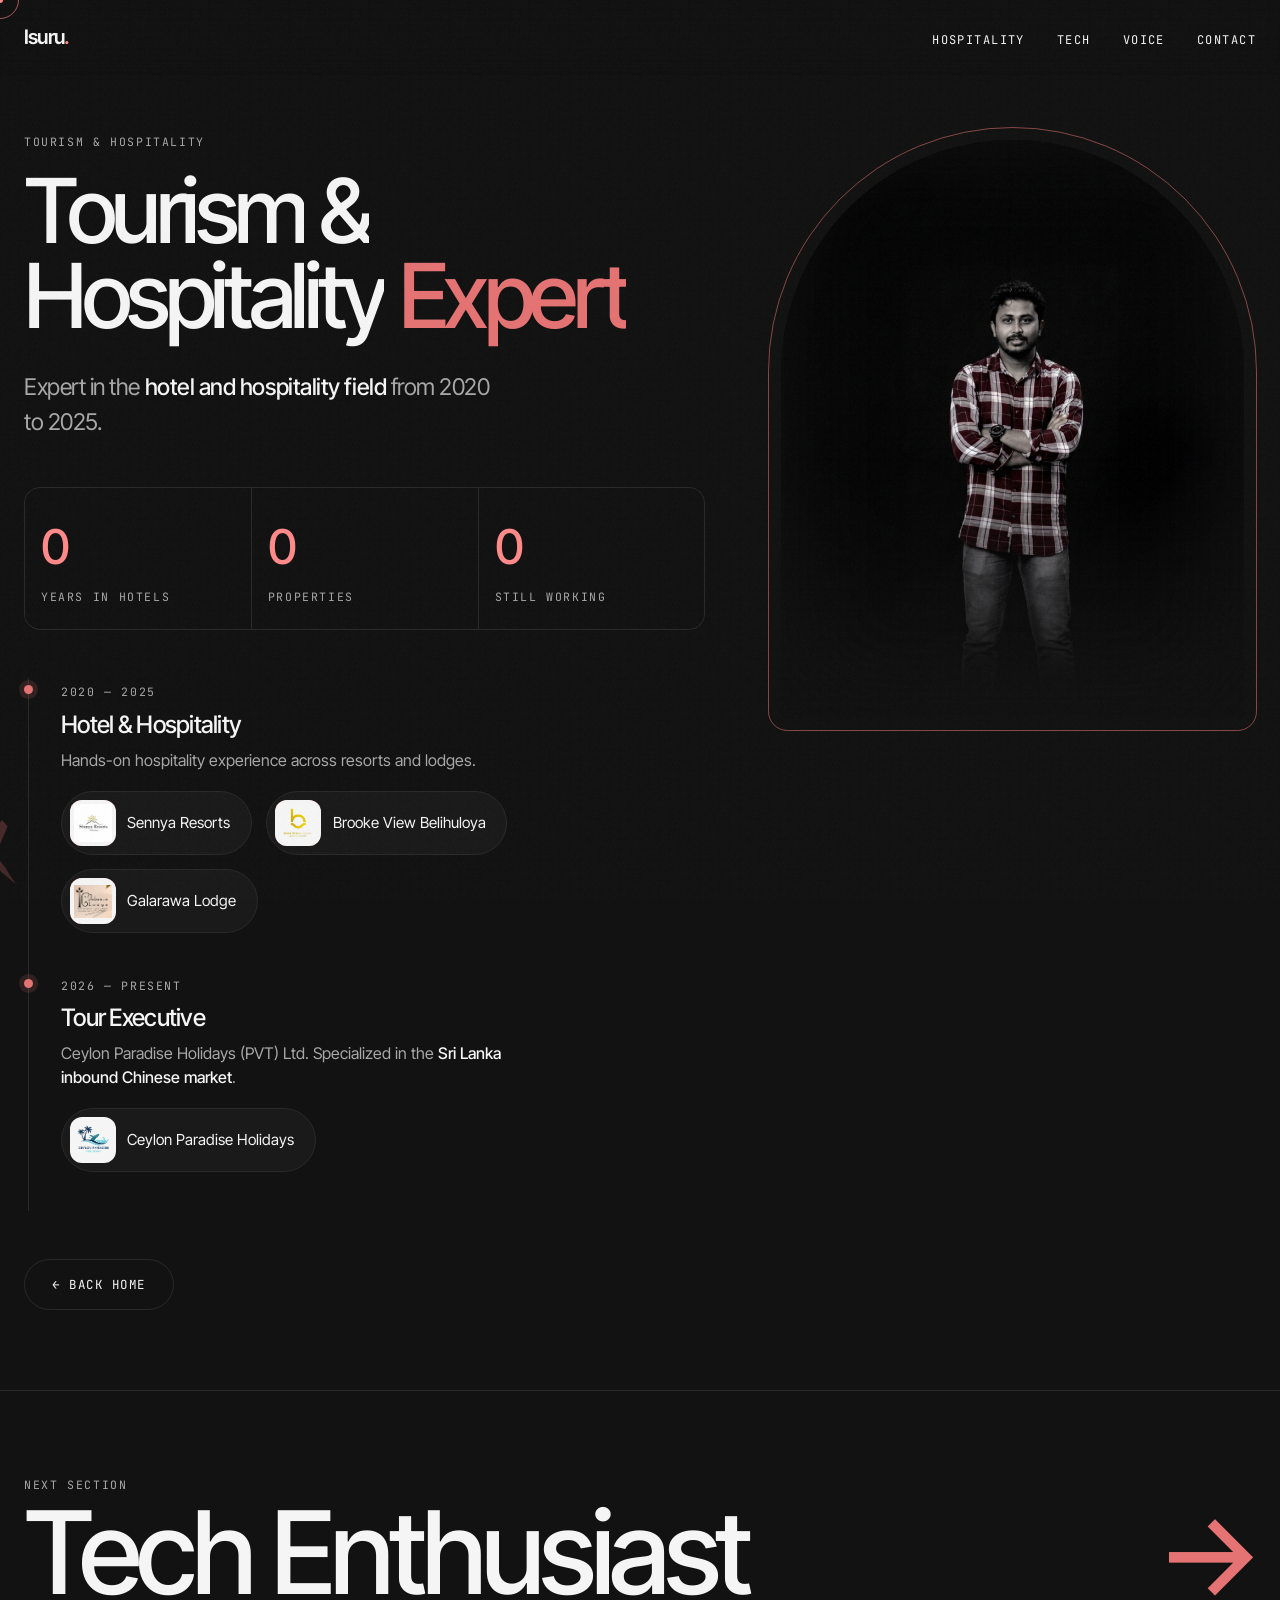
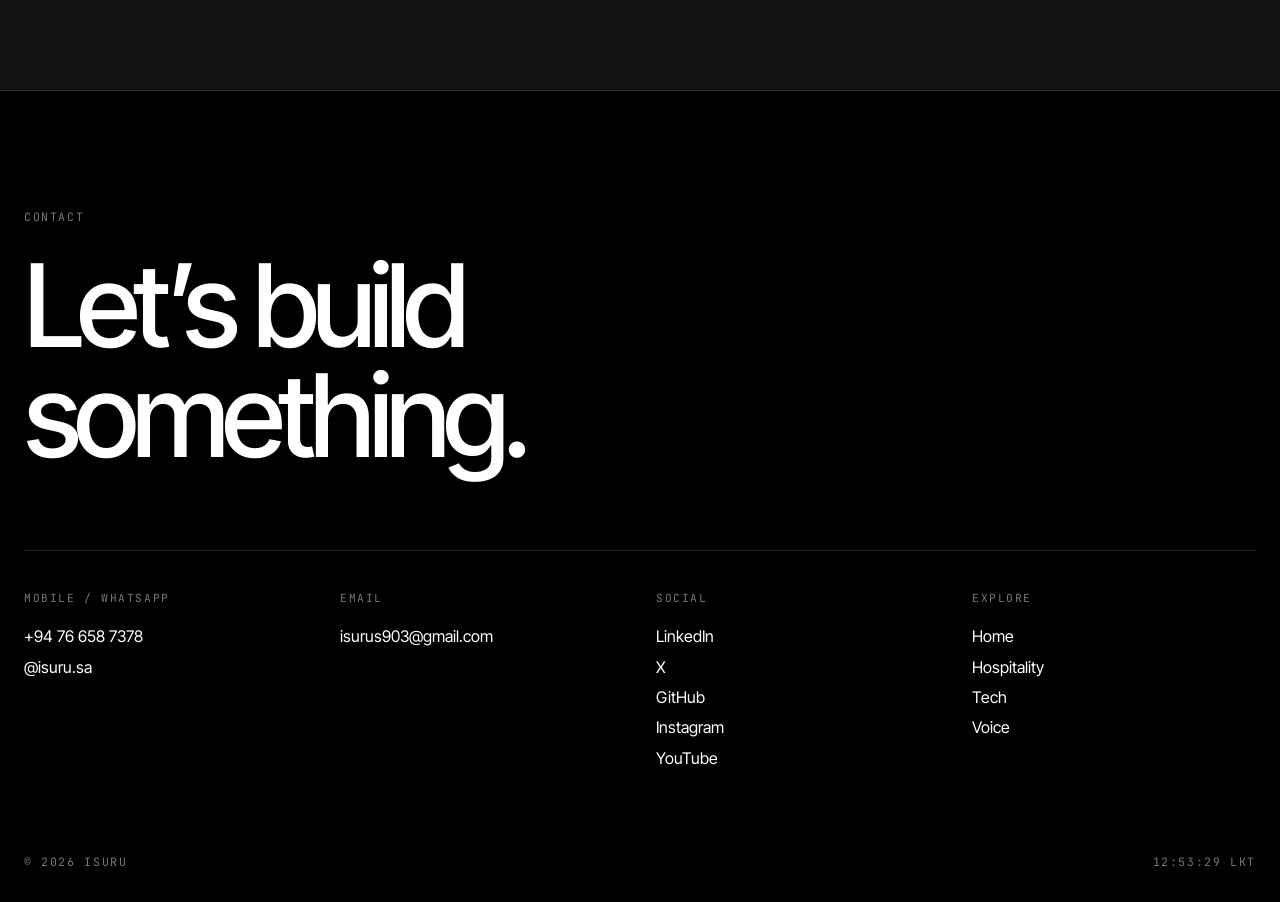
==== commit 442b216f: "Fix social links and add YouTube link" ====
--- a/hospitality.html
+++ b/hospitality.html
@@ -21,7 +21,7 @@
 <div class="fg">
 <div><h4>Mobile / WhatsApp</h4><a href="https://wa.me/94766587378" target="_blank" rel="noopener">+94 76 658 7378</a><a href="https://wa.me/94766587378" target="_blank" rel="noopener">@isuru.sa</a></div>
 <div><h4>Email</h4><a href="mailto:isurus903@gmail.com">isurus903@gmail.com</a></div>
-<div><h4>Social</h4><a href="https://www.linkedin.com/in/isuru-aththanayake-7a70ab220/" target="_blank" rel="noopener">LinkedIn</a><a href="https://x.com/isuru_99" target="_blank" rel="noopener">X</a><a href="https://github.com/isuru963" target="_blank" rel="noopener">GitHub</a><a href="https://instagram.com/isuru.s.a" target="_blank" rel="noopener">Instagram </a></div>
+<div><h4>Social</h4><a href="https://www.linkedin.com/in/isuru-aththanayake-7a70ab220/" target="_blank" rel="noopener">LinkedIn</a><a href="https://x.com/isuru_99" target="_blank" rel="noopener">X</a><a href="https://github.com/isuru963" target="_blank" rel="noopener">GitHub</a><a href="https://instagram.com/isuru.s.a" target="_blank" rel="noopener">Instagram <a href="https://youtube.com/@isuru_speaks" target="_blank" rel="noopener">YouTube</a> </a></div>
 <div><h4>Explore</h4><a href="index.html">Home</a><a href="hospitality.html">Hospitality</a><a href="tech.html">Tech</a><a href="voice.html">Voice</a></div></div>
 <div class="legal mono"><span>© 2026 Isuru</span><span id="clock">Sri Lanka</span></div></div></footer>
 <script src="js/main.js"></script></body></html>
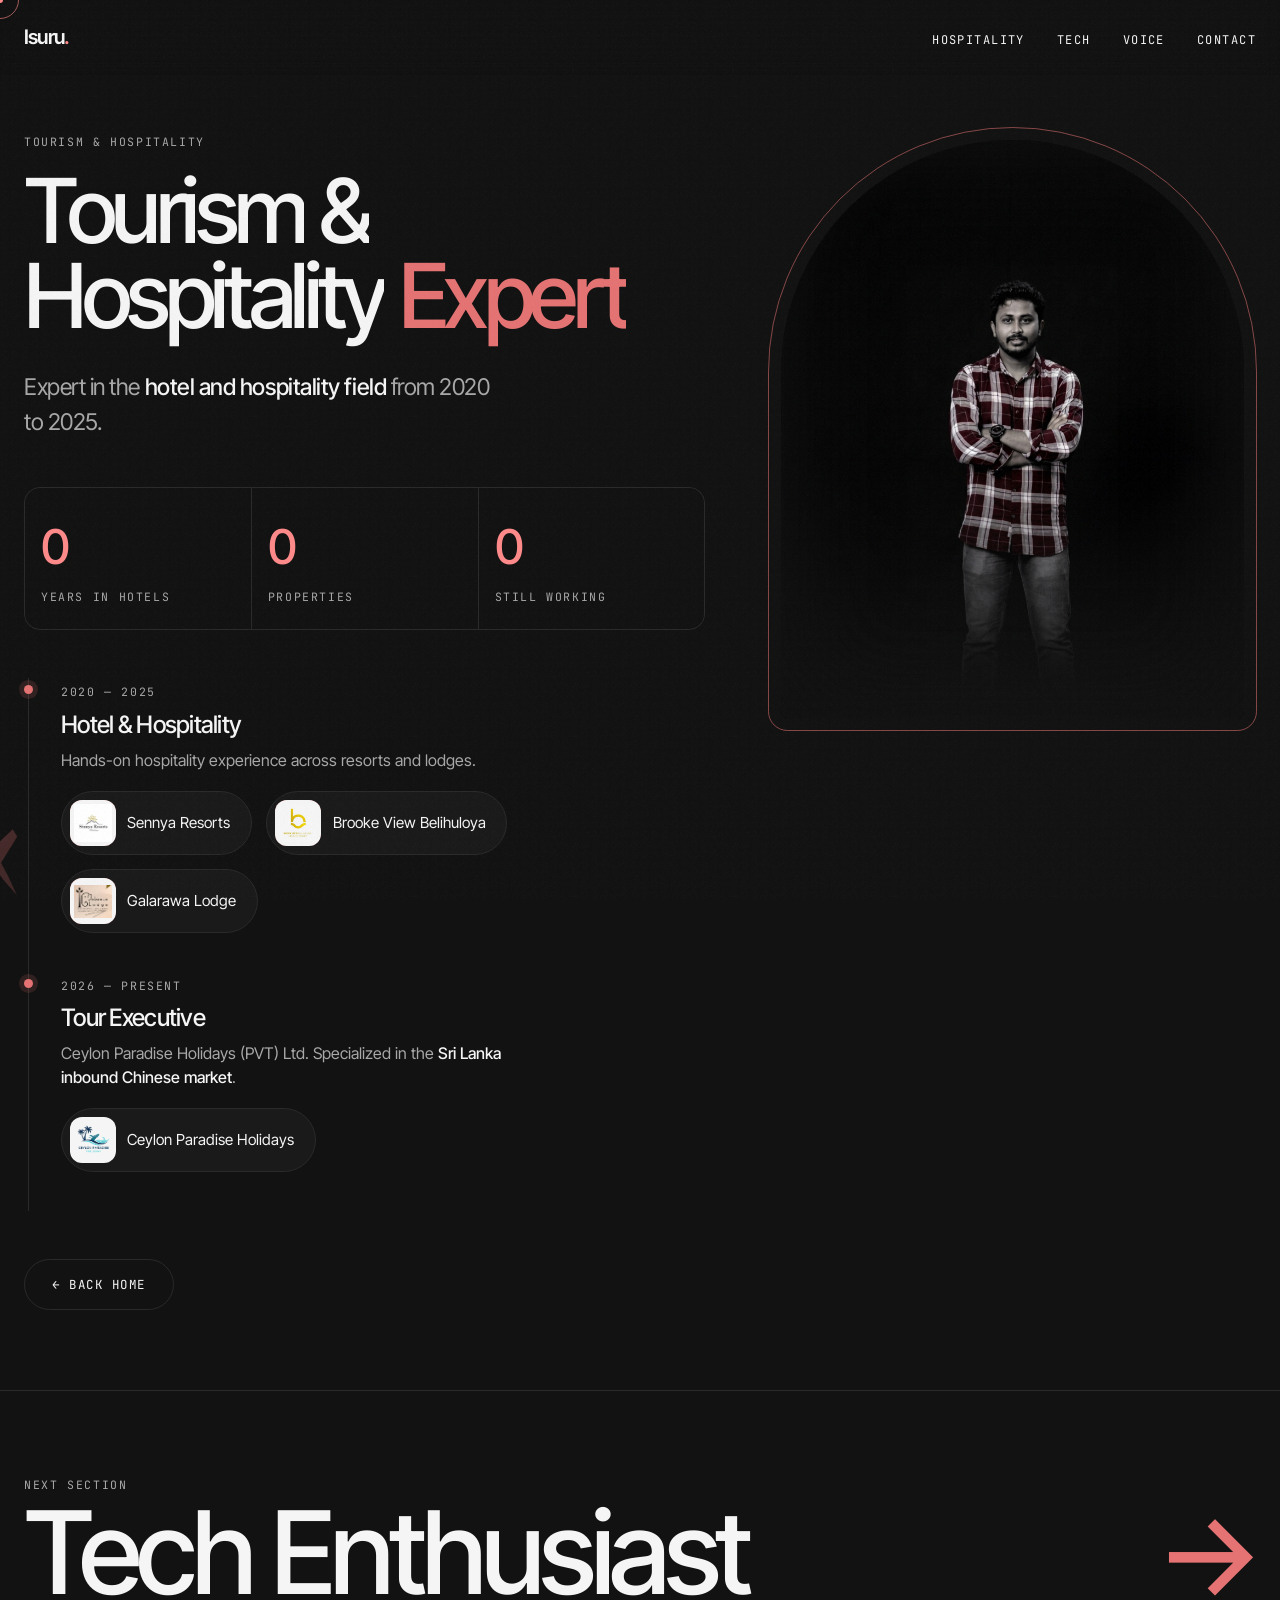
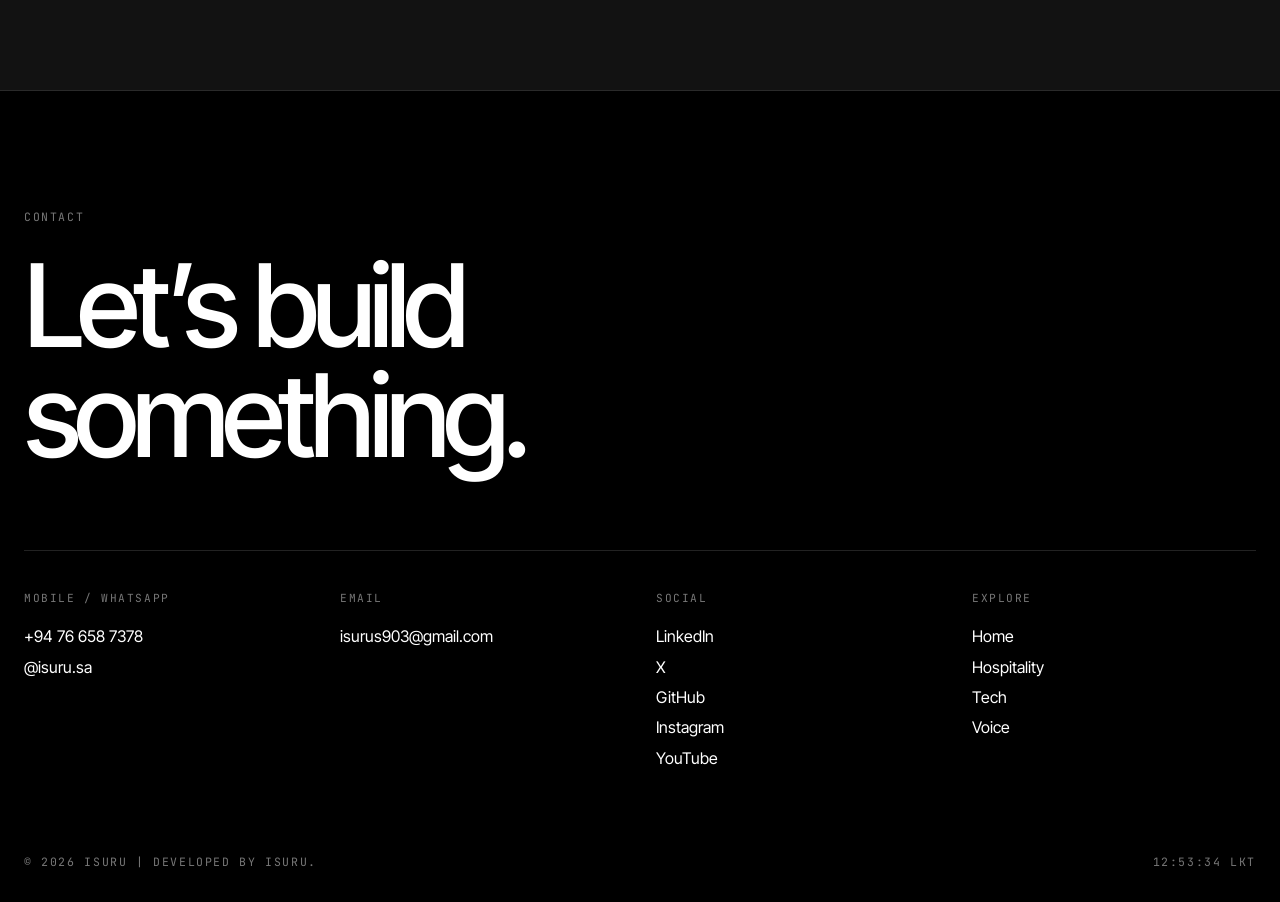
==== commit 1f3e2194: "Modify footer legal text in hospitality.html Updated footer text to include 'Developed by ISURU.'" ====
--- a/hospitality.html
+++ b/hospitality.html
@@ -23,5 +23,5 @@
 <div><h4>Email</h4><a href="mailto:isurus903@gmail.com">isurus903@gmail.com</a></div>
 <div><h4>Social</h4><a href="https://www.linkedin.com/in/isuru-aththanayake-7a70ab220/" target="_blank" rel="noopener">LinkedIn</a><a href="https://x.com/isuru_99" target="_blank" rel="noopener">X</a><a href="https://github.com/isuru963" target="_blank" rel="noopener">GitHub</a><a href="https://instagram.com/isuru.s.a" target="_blank" rel="noopener">Instagram <a href="https://youtube.com/@isuru_speaks" target="_blank" rel="noopener">YouTube</a> </a></div>
 <div><h4>Explore</h4><a href="index.html">Home</a><a href="hospitality.html">Hospitality</a><a href="tech.html">Tech</a><a href="voice.html">Voice</a></div></div>
-<div class="legal mono"><span>© 2026 Isuru</span><span id="clock">Sri Lanka</span></div></div></footer>
+<div class="legal mono"><span>© 2026 Isuru | Developed by ISURU.</span><span id="clock">Sri Lanka</span></div></div></footer>
 <script src="js/main.js"></script></body></html>
